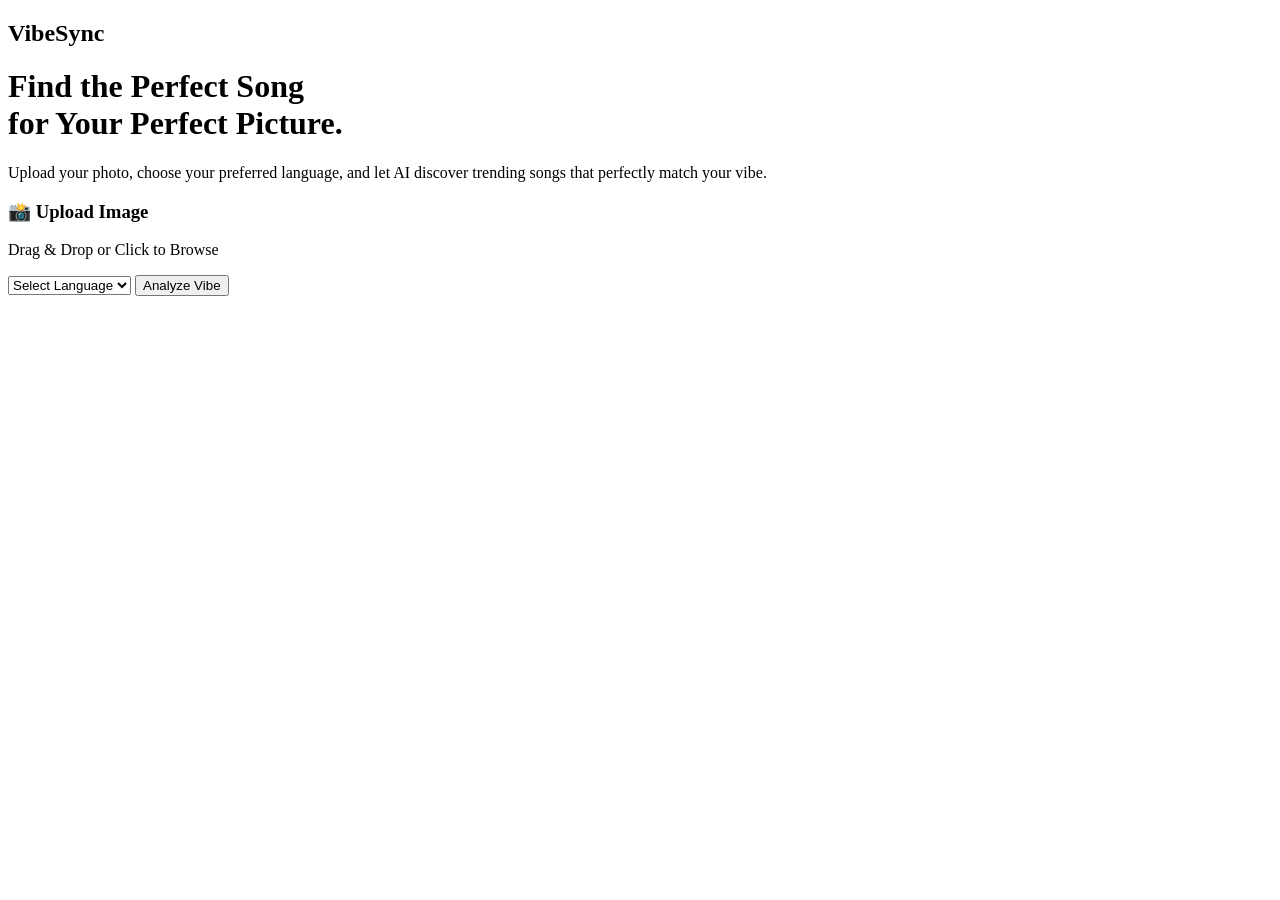
==== frontend/index.html @ 4abf4e57 "html file" ====
<!DOCTYPE html>
<html lang="en">
<head>
    <meta charset="UTF-8">
    <meta name="viewport" content="width=device-width, initial-scale=1.0">

    <title>VibeSync</title>

    <!-- Google Font -->
    <link rel="preconnect" href="https://fonts.googleapis.com">
    <link rel="preconnect" href="https://fonts.gstatic.com" crossorigin>
    <link href="https://fonts.googleapis.com/css2?family=Poppins:wght@300;400;500;600;700&display=swap" rel="stylesheet">

    <link rel="stylesheet" href="style.css">
</head>

<body>

    <nav>
        <h2>VibeSync</h2>
    </nav>

    <main class="hero">

        <div class="hero-content">

            <h1>
                Find the Perfect Song
                <br>
                for Your Perfect Picture.
            </h1>

            <p>
                Upload your photo, choose your preferred language,
                and let AI discover trending songs that perfectly
                match your vibe.
            </p>

            <form class="upload-box">

                <label class="upload-area">

                    <input
                        type="file"
                        id="imageInput"
                        accept="image/*"
                        hidden
                    >

                    <div class="upload-content">

                        <h3>📸 Upload Image</h3>

                        <p>
                            Drag & Drop or Click to Browse
                        </p>

                    </div>

                </label>

                <select id="language">

                    <option selected disabled>
                        Select Language
                    </option>

                    <option>Malayalam</option>
                    <option>English</option>
                    <option>Hindi</option>
                    <option>Tamil</option>
                    <option>Telugu</option>
                    <option>Kannada</option>
                    <option>Korean</option>
                    <option>Japanese</option>
                    <option>Spanish</option>

                </select>

                <button type="submit">
                    Analyze Vibe
                </button>

            </form>

        </div>

    </main>

    <script src="script.js"></script>

</body>
</html>
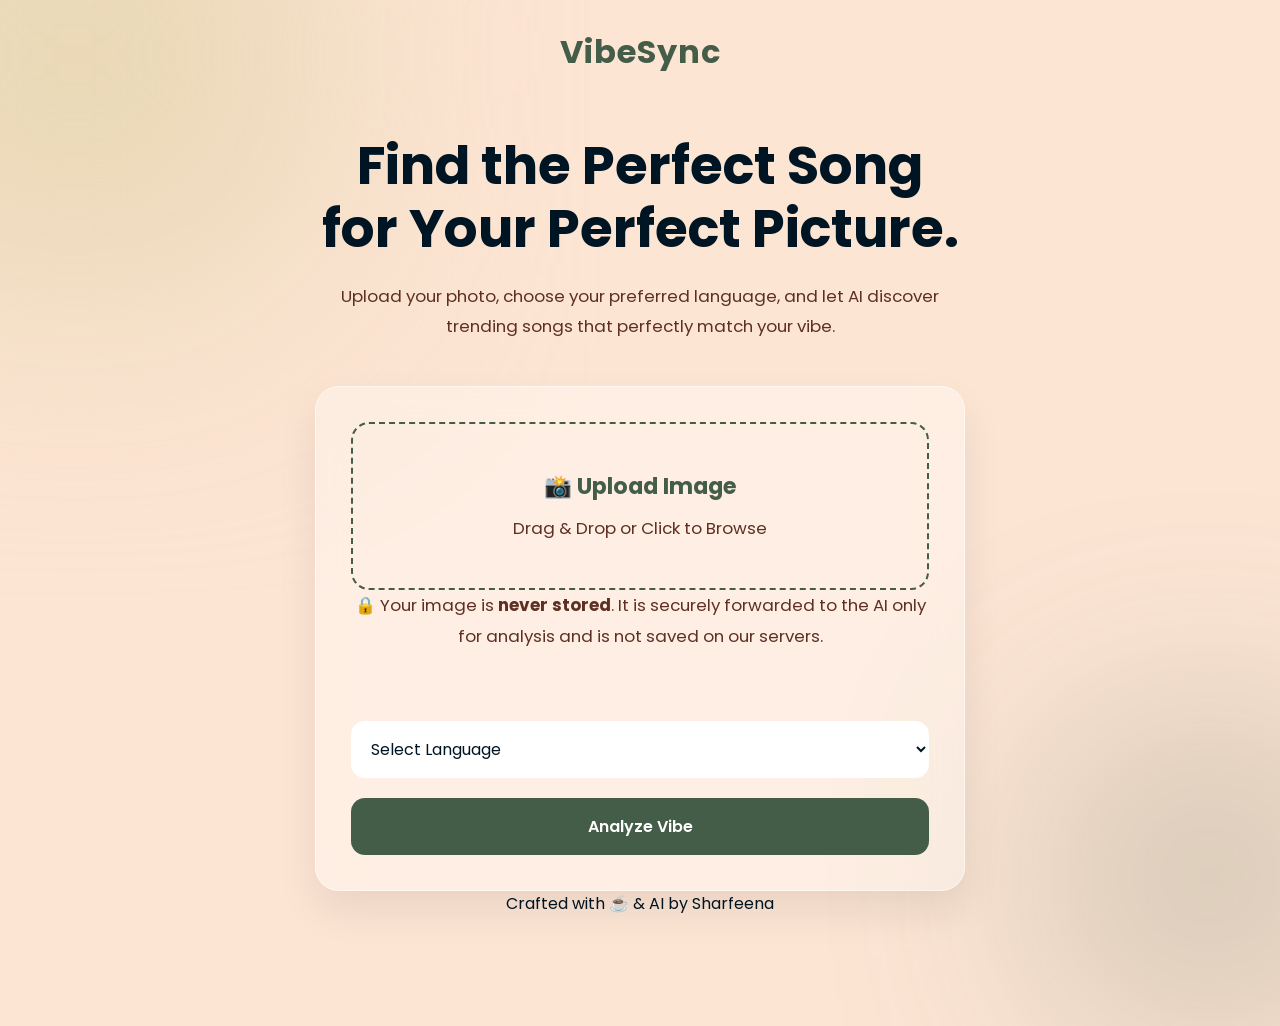
==== commit 171b78da: "html file" ====
--- a/frontend/index.html
+++ b/frontend/index.html
@@ -38,51 +38,58 @@
 
             <form class="upload-box">
 
-                <label class="upload-area">
+    <label class="upload-area">
 
-                    <input
-                        type="file"
-                        id="imageInput"
-                        accept="image/*"
-                        hidden
-                    >
+        <input
+            type="file"
+            id="imageInput"
+            accept="image/*"
+            hidden
+        >
 
-                    <div class="upload-content">
+        <div class="upload-content">
 
-                        <h3>📸 Upload Image</h3>
+            <h3>📸 Upload Image</h3>
 
-                        <p>
-                            Drag & Drop or Click to Browse
-                        </p>
+            <p>
+                Drag & Drop or Click to Browse
+            </p>
 
-                    </div>
+        </div>
 
-                </label>
+    </label>
 
-                <select id="language">
+    <p class="privacy-note">
+        🔒 Your image is <strong>never stored</strong>. It is securely
+        forwarded to the AI only for analysis and is not saved on our
+        servers.
+    </p>
 
-                    <option selected disabled>
-                        Select Language
-                    </option>
+    <select id="language">
 
-                    <option>Malayalam</option>
-                    <option>English</option>
-                    <option>Hindi</option>
-                    <option>Tamil</option>
-                    <option>Telugu</option>
-                    <option>Kannada</option>
-                    <option>Korean</option>
-                    <option>Japanese</option>
-                    <option>Spanish</option>
+        <option selected disabled>Select Language</option>
 
-                </select>
+        <option>Malayalam</option>
+        <option>English</option>
+        <option>Hindi</option>
+        <option>Tamil</option>
+        <option>Telugu</option>
+        <option>Kannada</option>
+        <option>Korean</option>
+        <option>Japanese</option>
+        <option>Spanish</option>
 
-                <button type="submit">
-                    Analyze Vibe
-                </button>
+    </select>
 
-            </form>
+    <button type="submit">
+        Analyze Vibe
+    </button>
 
+</form>
+
+<div class="creator">
+    Crafted with ☕ & AI by <span>Sharfeena</span>
+</div>
         </div>
 
     </main>
--- a/frontend/style.css
+++ b/frontend/style.css
@@ -0,0 +1,282 @@
+/* ---------- Google Font ---------- */
+
+*{
+    margin:0;
+    padding:0;
+    box-sizing:border-box;
+    font-family:'Poppins',sans-serif;
+}
+
+body{
+
+    background:#FDE5D4;
+    color:#001524;
+    min-height:100vh;
+    overflow-x:hidden;
+    position:relative;
+
+}
+
+/* ---------- Background Blur ---------- */
+
+body::before{
+
+    content:"";
+    position:absolute;
+    width:350px;
+    height:350px;
+
+    background:#D6CC99;
+    filter:blur(140px);
+
+    top:-120px;
+    left:-100px;
+
+    z-index:-2;
+
+}
+
+body::after{
+
+    content:"";
+    position:absolute;
+
+    width:300px;
+    height:300px;
+
+    background:#445D48;
+    opacity:.25;
+
+    filter:blur(120px);
+
+    bottom:-80px;
+    right:-80px;
+
+    z-index:-2;
+
+}
+
+/* ---------- Navbar ---------- */
+
+nav{
+
+    width:100%;
+    display:flex;
+    justify-content:center;
+    align-items:center;
+
+    padding:28px 8%;
+
+}
+
+nav h2{
+
+    font-size:2rem;
+    font-weight:700;
+    color:#445D48;
+    letter-spacing:1px;
+
+}
+
+/* ---------- Hero ---------- */
+
+.hero{
+
+    width:100%;
+    min-height:85vh;
+
+    display:flex;
+    justify-content:center;
+    align-items:center;
+
+    padding:30px;
+
+}
+
+.hero-content{
+
+    width:100%;
+    max-width:650px;
+
+    text-align:center;
+
+}
+
+/* ---------- Heading ---------- */
+
+.hero h1{
+
+    font-size:3.3rem;
+    line-height:1.2;
+    font-weight:700;
+
+    margin-bottom:20px;
+
+}
+
+.hero p{
+
+    color:#5E3023;
+
+    font-size:1.05rem;
+
+    line-height:1.8;
+
+    margin-bottom:45px;
+
+}
+
+/* ---------- Upload Card ---------- */
+
+.upload-box{
+
+    background:rgba(255,255,255,.35);
+
+    backdrop-filter:blur(20px);
+
+    border:1px solid rgba(255,255,255,.5);
+
+    border-radius:24px;
+
+    padding:35px;
+
+    box-shadow:
+
+        0 20px 40px rgba(0,0,0,.08);
+
+}
+
+/* ---------- Upload Area ---------- */
+
+.upload-area{
+
+    border:2px dashed #445D48;
+
+    border-radius:18px;
+
+    padding:45px;
+
+    display:block;
+
+    cursor:pointer;
+
+    transition:.35s;
+
+}
+
+.upload-area:hover{
+
+    background:#D6CC99;
+
+    transform:translateY(-4px);
+
+}
+
+.upload-content h3{
+
+    font-size:1.4rem;
+
+    color:#445D48;
+
+    margin-bottom:10px;
+
+}
+
+.upload-content p{
+
+    margin:0;
+    color:#5E3023;
+
+}
+
+/* ---------- Select ---------- */
+
+select{
+
+    width:100%;
+
+    margin-top:25px;
+
+    padding:16px;
+
+    border:none;
+
+    border-radius:14px;
+
+    outline:none;
+
+    font-size:1rem;
+
+    background:white;
+
+    color:#001524;
+
+    cursor:pointer;
+
+}
+
+/* ---------- Button ---------- */
+
+button{
+
+    width:100%;
+
+    margin-top:20px;
+
+    padding:16px;
+
+    border:none;
+
+    border-radius:14px;
+
+    background:#445D48;
+
+    color:white;
+
+    font-size:1rem;
+
+    font-weight:600;
+
+    cursor:pointer;
+
+    transition:.3s;
+
+}
+
+button:hover{
+
+    background:#5E3023;
+
+    transform:translateY(-3px);
+
+}
+
+/* ---------- Responsive ---------- */
+
+@media(max-width:768px){
+
+.hero h1{
+
+    font-size:2.4rem;
+
+}
+
+.hero p{
+
+    font-size:.95rem;
+
+}
+
+.upload-box{
+
+    padding:25px;
+
+}
+
+.upload-area{
+
+    padding:35px;
+
+}
+
+}
